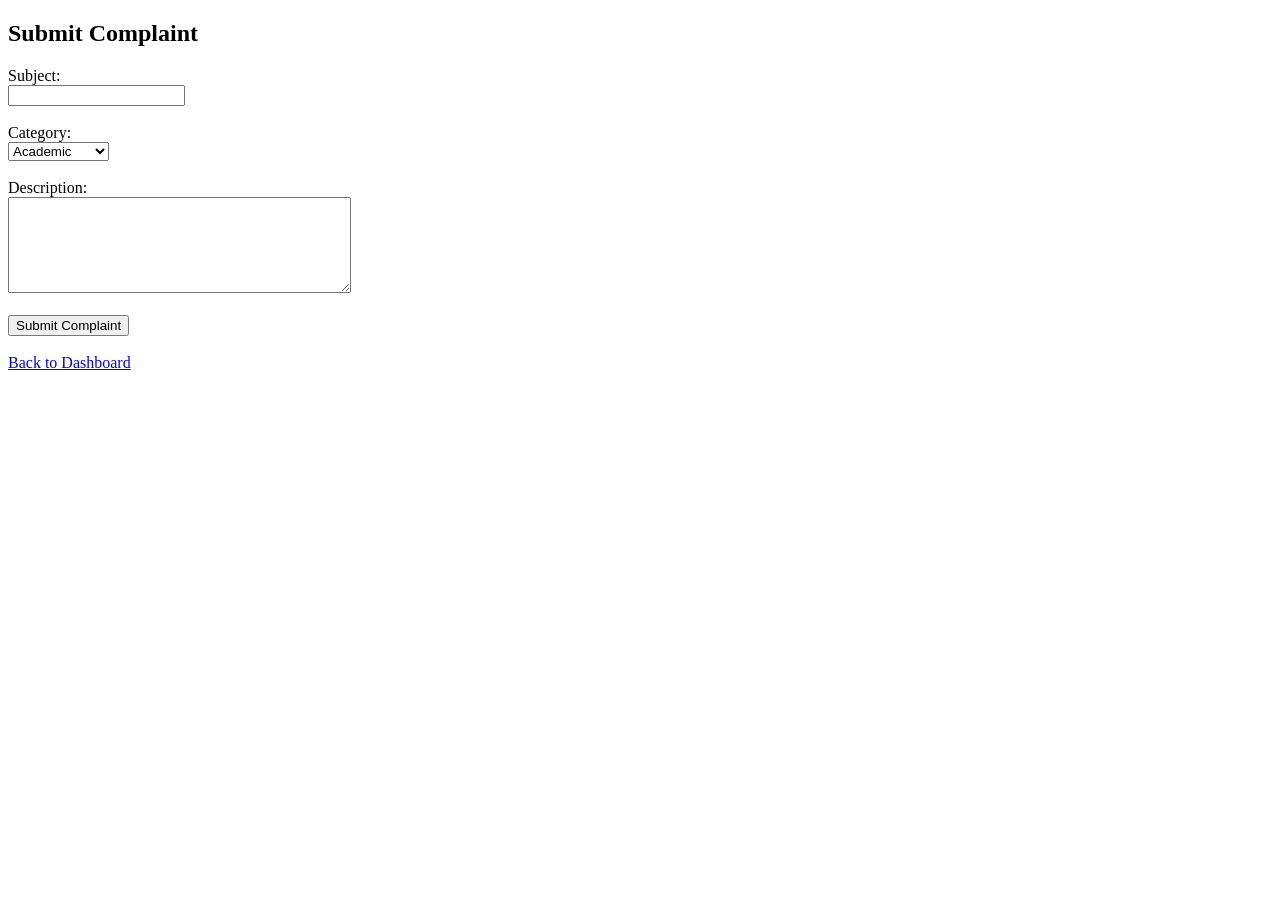
==== templates/complaint.html @ 21f6b0bb "Initial project upload" ====
<!DOCTYPE html>
<html>
<head>
    <title>Submit Complaint</title>
</head>

<body>

    <h2>Submit Complaint</h2>

    <form method="POST">

        <label>Subject:</label><br>
        <input type="text" name="subject" required>

        <br><br>

        <label>Category:</label><br>
        <select name="category" required>
            <option value="Academic">Academic</option>
            <option value="Faculty">Faculty</option>
            <option value="Infrastructure">Infrastructure</option>
            <option value="Transport">Transport</option>
            <option value="Other">Other</option>
        </select>

        <br><br>

        <label>Description:</label><br>
        <textarea name="description" rows="6" cols="40" required></textarea>

        <br><br>

        <button type="submit">Submit Complaint</button>

    </form>

    <br>

    <a href="/dashboard">Back to Dashboard</a>

</body>
</html>
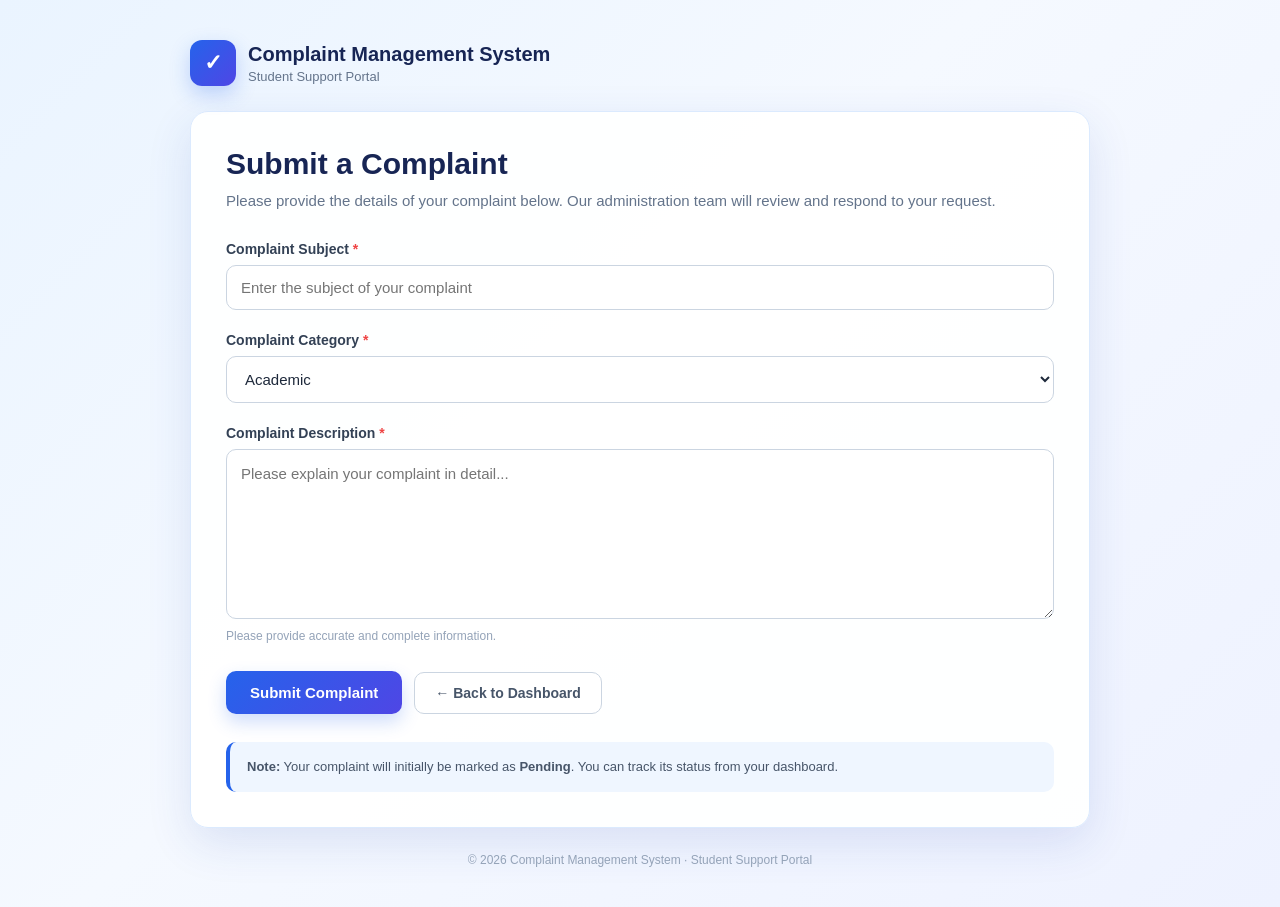
==== commit 8fe52c4c: "Improve complaint page design" ====
--- a/templates/complaint.html
+++ b/templates/complaint.html
@@ -1,43 +1,335 @@
 <!DOCTYPE html>
-<html>
+<html lang="en">
 <head>
-    <title>Submit Complaint</title>
+    <meta charset="UTF-8">
+    <meta name="viewport" content="width=device-width, initial-scale=1.0">
+
+    <title>Submit Complaint | Complaint Management System</title>
+
+    <style>
+        * {
+            box-sizing: border-box;
+            margin: 0;
+            padding: 0;
+            font-family: Arial, Helvetica, sans-serif;
+        }
+
+        body {
+            min-height: 100vh;
+            background:
+                linear-gradient(135deg, #eaf4ff 0%, #f5f9ff 45%, #eef2ff 100%);
+            color: #1e293b;
+            padding: 40px 20px;
+        }
+
+        .top-bar {
+            max-width: 900px;
+            margin: 0 auto 25px;
+            display: flex;
+            justify-content: space-between;
+            align-items: center;
+        }
+
+        .brand {
+            display: flex;
+            align-items: center;
+            gap: 12px;
+        }
+
+        .brand-icon {
+            width: 46px;
+            height: 46px;
+            border-radius: 12px;
+            background: linear-gradient(135deg, #2563eb, #4f46e5);
+            color: white;
+            display: flex;
+            align-items: center;
+            justify-content: center;
+            font-size: 22px;
+            font-weight: bold;
+            box-shadow: 0 8px 20px rgba(37, 99, 235, 0.25);
+        }
+
+        .brand-text h2 {
+            font-size: 20px;
+            color: #172554;
+        }
+
+        .brand-text p {
+            font-size: 13px;
+            color: #64748b;
+            margin-top: 3px;
+        }
+
+        .card {
+            max-width: 900px;
+            margin: auto;
+            background: rgba(255, 255, 255, 0.96);
+            border-radius: 18px;
+            padding: 35px;
+            box-shadow: 0 15px 45px rgba(30, 64, 175, 0.12);
+            border: 1px solid #dbeafe;
+        }
+
+        .header {
+            margin-bottom: 28px;
+        }
+
+        .header h1 {
+            font-size: 30px;
+            color: #172554;
+            margin-bottom: 8px;
+        }
+
+        .header p {
+            color: #64748b;
+            font-size: 15px;
+            line-height: 1.6;
+        }
+
+        .form-group {
+            margin-bottom: 22px;
+        }
+
+        label {
+            display: block;
+            font-size: 14px;
+            font-weight: 600;
+            color: #334155;
+            margin-bottom: 8px;
+        }
+
+        .required {
+            color: #ef4444;
+        }
+
+        input,
+        select,
+        textarea {
+            width: 100%;
+            border: 1px solid #cbd5e1;
+            border-radius: 10px;
+            padding: 13px 14px;
+            font-size: 15px;
+            color: #1e293b;
+            background: #ffffff;
+            outline: none;
+            transition: 0.2s ease;
+        }
+
+        input:focus,
+        select:focus,
+        textarea:focus {
+            border-color: #2563eb;
+            box-shadow: 0 0 0 4px rgba(37, 99, 235, 0.10);
+        }
+
+        textarea {
+            min-height: 170px;
+            resize: vertical;
+            line-height: 1.5;
+        }
+
+        .help-text {
+            font-size: 12px;
+            color: #94a3b8;
+            margin-top: 6px;
+        }
+
+        .button-area {
+            display: flex;
+            gap: 12px;
+            margin-top: 28px;
+            align-items: center;
+        }
+
+        .submit-btn {
+            border: none;
+            background: linear-gradient(135deg, #2563eb, #4f46e5);
+            color: white;
+            padding: 13px 24px;
+            border-radius: 10px;
+            font-size: 15px;
+            font-weight: 600;
+            cursor: pointer;
+            box-shadow: 0 8px 18px rgba(37, 99, 235, 0.22);
+            transition: 0.2s ease;
+        }
+
+        .submit-btn:hover {
+            transform: translateY(-2px);
+            box-shadow: 0 12px 22px rgba(37, 99, 235, 0.30);
+        }
+
+        .back-btn {
+            text-decoration: none;
+            color: #475569;
+            border: 1px solid #cbd5e1;
+            background: white;
+            padding: 12px 20px;
+            border-radius: 10px;
+            font-size: 14px;
+            font-weight: 600;
+            transition: 0.2s ease;
+        }
+
+        .back-btn:hover {
+            background: #f8fafc;
+            color: #2563eb;
+        }
+
+        .notice {
+            margin-top: 28px;
+            padding: 15px 17px;
+            border-radius: 10px;
+            background: #eff6ff;
+            border-left: 4px solid #2563eb;
+            color: #475569;
+            font-size: 13px;
+            line-height: 1.5;
+        }
+
+        .footer {
+            text-align: center;
+            margin-top: 25px;
+            color: #94a3b8;
+            font-size: 12px;
+        }
+
+        @media (max-width: 600px) {
+            body {
+                padding: 20px 12px;
+            }
+
+            .card {
+                padding: 22px;
+                border-radius: 14px;
+            }
+
+            .header h1 {
+                font-size: 24px;
+            }
+
+            .top-bar {
+                margin-bottom: 18px;
+            }
+
+            .brand-text h2 {
+                font-size: 17px;
+            }
+
+            .button-area {
+                flex-direction: column;
+                align-items: stretch;
+            }
+
+            .submit-btn,
+            .back-btn {
+                text-align: center;
+                width: 100%;
+            }
+        }
+    </style>
 </head>
 
 <body>
 
-    <h2>Submit Complaint</h2>
-
-    <form method="POST">
-
-        <label>Subject:</label><br>
-        <input type="text" name="subject" required>
-
-        <br><br>
-
-        <label>Category:</label><br>
-        <select name="category" required>
-            <option value="Academic">Academic</option>
-            <option value="Faculty">Faculty</option>
-            <option value="Infrastructure">Infrastructure</option>
-            <option value="Transport">Transport</option>
-            <option value="Other">Other</option>
-        </select>
-
-        <br><br>
-
-        <label>Description:</label><br>
-        <textarea name="description" rows="6" cols="40" required></textarea>
-
-        <br><br>
-
-        <button type="submit">Submit Complaint</button>
-
-    </form>
-
-    <br>
-
-    <a href="/dashboard">Back to Dashboard</a>
+    <div class="top-bar">
+        <div class="brand">
+            <div class="brand-icon">✓</div>
+
+            <div class="brand-text">
+                <h2>Complaint Management System</h2>
+                <p>Student Support Portal</p>
+            </div>
+        </div>
+    </div>
+
+    <div class="card">
+
+        <div class="header">
+            <h1>Submit a Complaint</h1>
+            <p>
+                Please provide the details of your complaint below.
+                Our administration team will review and respond to your request.
+            </p>
+        </div>
+
+        <form method="POST">
+
+            <div class="form-group">
+                <label for="subject">
+                    Complaint Subject <span class="required">*</span>
+                </label>
+
+                <input
+                    type="text"
+                    id="subject"
+                    name="subject"
+                    placeholder="Enter the subject of your complaint"
+                    required
+                >
+            </div>
+
+            <div class="form-group">
+                <label for="category">
+                    Complaint Category <span class="required">*</span>
+                </label>
+
+                <select id="category" name="category" required>
+                    <option value="Academic">Academic</option>
+                    <option value="Infrastructure">Infrastructure</option>
+                    <option value="Hostel">Hostel</option>
+                    <option value="Library">Library</option>
+                    <option value="Faculty">Faculty</option>
+                    <option value="Fees">Fees</option>
+                    <option value="Examination">Examination</option>
+                    <option value="Other">Other</option>
+                </select>
+            </div>
+
+            <div class="form-group">
+                <label for="description">
+                    Complaint Description <span class="required">*</span>
+                </label>
+
+                <textarea
+                    id="description"
+                    name="description"
+                    placeholder="Please explain your complaint in detail..."
+                    required
+                ></textarea>
+
+                <div class="help-text">
+                    Please provide accurate and complete information.
+                </div>
+            </div>
+
+            <div class="button-area">
+
+                <button type="submit" class="submit-btn">
+                    Submit Complaint
+                </button>
+
+                <a href="/dashboard" class="back-btn">
+                    ← Back to Dashboard
+                </a>
+
+            </div>
+
+        </form>
+
+        <div class="notice">
+            <strong>Note:</strong>
+            Your complaint will initially be marked as
+            <strong>Pending</strong>. You can track its status from your dashboard.
+        </div>
+
+    </div>
+
+    <div class="footer">
+        © 2026 Complaint Management System · Student Support Portal
+    </div>
 
 </body>
 </html>
